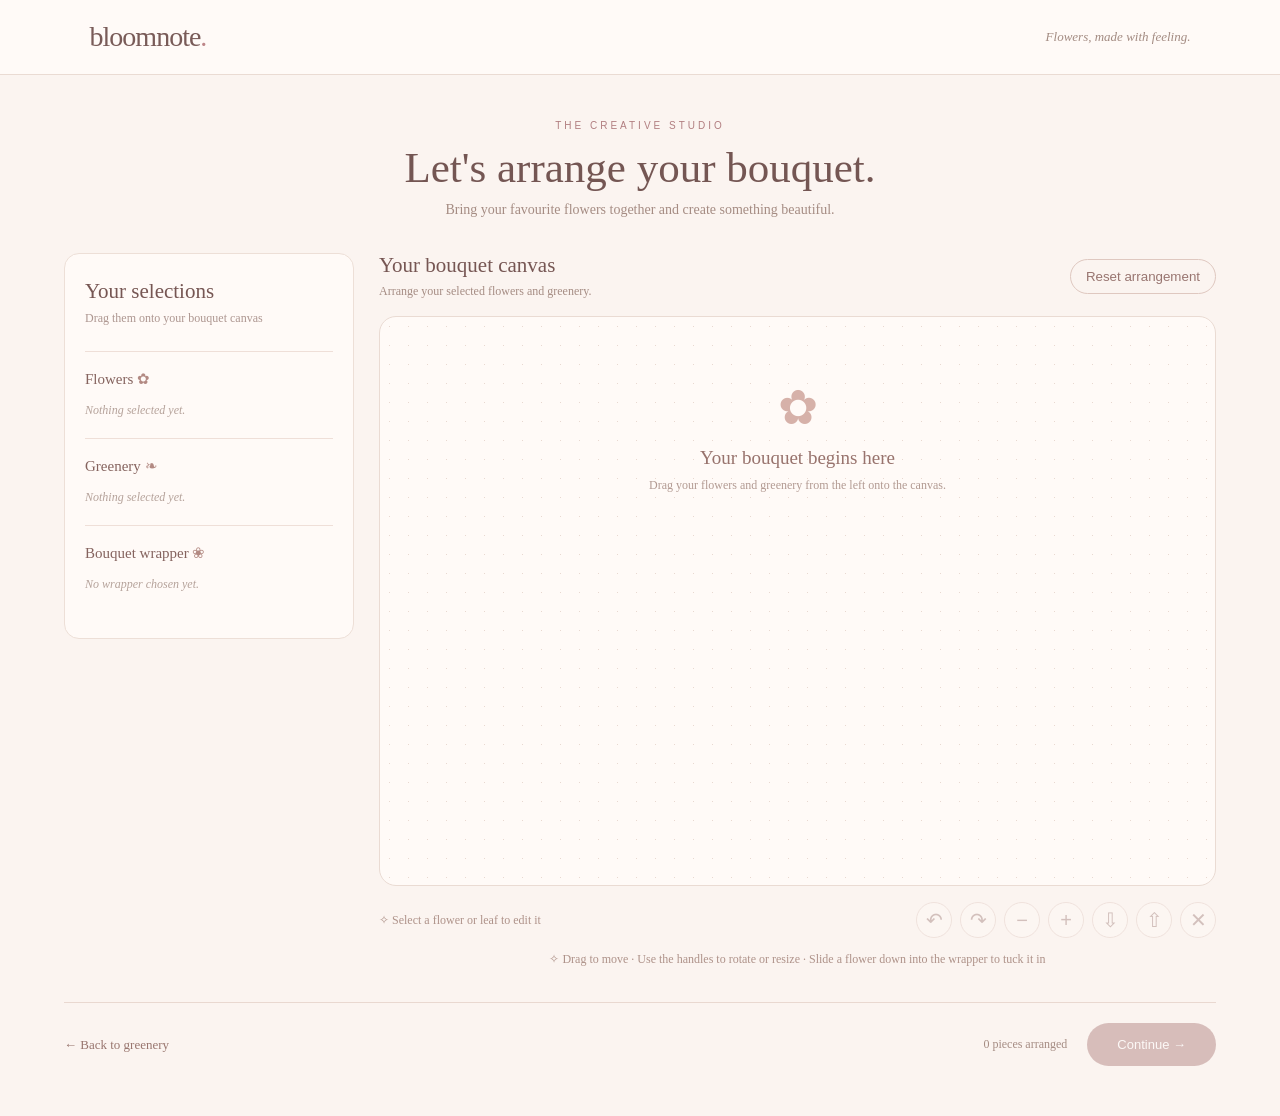
==== arrangement.html @ c92839d6 "Upload Bloomnote website files" ====
<!DOCTYPE html>
<html lang="en">
<head>
    <meta charset="UTF-8">
    <meta name="viewport" content="width=device-width, initial-scale=1.0">
    <title>Arrange Your Bouquet | Bloomnote</title>
    <link rel="stylesheet" href="arrangement.css">
</head>

<body>

    <header class="topbar">
        <a href="collection.html" class="logo">bloomnote<span>.</span></a>
        <p>Flowers, made with feeling.</p>
    </header>

    <main>

        <section class="intro">
            <p class="eyebrow">THE CREATIVE STUDIO</p>
            <h1>Let's arrange your bouquet.</h1>
            <p>Bring your favourite flowers together and create something beautiful.</p>
        </section>

        <section class="studio">

            <aside class="selection-panel">

                <h2>Your selections</h2>
                <p class="subtitle">Drag them onto your bouquet canvas</p>

                <div class="selection-section">
                    <h3>Flowers <span>✿</span></h3>
                    <div id="flower-list"></div>
                </div>

                <div class="selection-section">
                    <h3>Greenery <span>❧</span></h3>
                    <div id="leaf-list"></div>
                </div>

                <div class="selection-section">
                    <h3>Bouquet wrapper <span>❀</span></h3>
                    <div id="wrapper-card"></div>
                </div>

            </aside>

            <section class="workspace">

                <div class="workspace-heading">
                    <div>
                        <h2>Your bouquet canvas</h2>
                        <p>Arrange your selected flowers and greenery.</p>
                    </div>

                    <button id="clear-button" class="clear-button">
                        Reset arrangement
                    </button>
                </div>

                <div id="bouquet-canvas" class="bouquet-canvas">

                    <div class="canvas-hint" id="canvas-hint">
                        <span>✿</span>
                        <h3>Your bouquet begins here</h3>
                        <p>Drag your flowers and greenery from the left onto the canvas.</p>
                    </div>

                </div>

                <div class="canvas-controls">
                    <span id="selection-hint">✧ Select a flower or leaf to edit it</span>

                    <div class="transform-controls">
                        <button id="rotate-left" type="button" title="Rotate left" disabled>↶</button>
                        <button id="rotate-right" type="button" title="Rotate right" disabled>↷</button>
                        <button id="make-smaller" type="button" title="Make smaller" disabled>−</button>
                        <button id="make-bigger" type="button" title="Make bigger" disabled>+</button>
                        <button id="layer-back" type="button" title="Send backward" disabled>⇩</button>
                        <button id="layer-forward" type="button" title="Bring forward" disabled>⇧</button>
                        <button id="delete-piece" type="button" title="Take out of the bouquet" disabled>✕</button>
                    </div>
                </div>

                <p class="canvas-note">
                    ✧ Drag to move · Use the handles to rotate or resize · Slide a flower down into the wrapper to tuck it in
                </p>

            </section>

        </section>

        <footer class="bottom-bar">

            <a href="leaves.html" class="back-link">
                ← Back to greenery
            </a>

            <div class="bottom-right">
                <span id="arrangement-count">0 pieces arranged</span>
                <button id="continue-button" disabled>
                    Continue →
                </button>
            </div>

        </footer>

    </main>

    <script src="arrangement.js"></script>

</body>
</html>
---- arrangement.css ----
* {
    margin: 0;
    padding: 0;
    box-sizing: border-box;
}

body {
    background: #fbf4f0;
    color: #604b46;
    font-family: Georgia, "Times New Roman", serif;
}

.topbar {
    height: 75px;
    padding: 0 7%;
    display: flex;
    justify-content: space-between;
    align-items: center;
    background: #fffaf7;
    border-bottom: 1px solid #eadbd3;
}

.logo {
    font-size: 28px;
    text-decoration: none;
    color: #795b58;
    letter-spacing: -1px;
}

.logo span {
    color: #bd8588;
}

.topbar p {
    font-size: 13px;
    color: #a38b82;
    font-style: italic;
}

main {
    max-width: 1450px;
    margin: auto;
    padding: 45px 5% 30px;
}

.intro {
    text-align: center;
    margin-bottom: 35px;
}

.eyebrow {
    font-family: Arial, sans-serif;
    font-size: 10px;
    letter-spacing: 3px;
    color: #b17e80;
    margin-bottom: 12px;
}

.intro h1 {
    font-size: clamp(30px, 4vw, 43px);
    font-weight: normal;
    color: #745653;
    margin-bottom: 10px;
}

.intro > p:last-child {
    font-size: 14px;
    color: #a58c83;
}

.studio {
    display: grid;
    grid-template-columns: 290px minmax(0, 1fr);
    gap: 25px;
    align-items: start;
}

.selection-panel {
    background: #fffaf7;
    border: 1px solid #eddfd7;
    border-radius: 15px;
    padding: 25px 20px;
    max-height: 760px;
    overflow-y: auto;
}

.selection-panel h2,
.workspace-heading h2 {
    font-size: 21px;
    font-weight: normal;
    color: #765653;
}

.subtitle {
    font-size: 12px;
    color: #ad9690;
    margin: 7px 0 25px;
}

.selection-section {
    padding: 18px 0;
    border-top: 1px solid #efdfd8;
}

.selection-section h3 {
    font-size: 15px;
    font-weight: normal;
    color: #85635e;
    margin-bottom: 13px;
}

.selection-section h3 span {
    color: #b38a83;
}

.selection-item {
    display: flex;
    justify-content: space-between;
    align-items: center;
    gap: 8px;
    padding: 10px 0;
    border-bottom: 1px solid #f3e9e4;
    font-family: Arial, sans-serif;
    font-size: 12px;
}

.selection-item button {
    display: none;
}

.empty-selection {
    font-size: 12px;
    color: #b5a29a;
    font-style: italic;
    line-height: 1.6;
}


/* ---------- SIDE TABLE ITEMS (drag these onto the canvas) ---------- */

.tray-item {
    justify-content: flex-start;
    gap: 12px;
    padding: 8px 6px;
    border-radius: 12px;
    border-bottom: none;
    cursor: grab;
    user-select: none;
    touch-action: none;
    transition: background 0.2s;
}

.tray-item:hover {
    background: #fbefea;
}

.tray-item:active {
    cursor: grabbing;
}

.tray-item.used {
    opacity: 0.45;
    cursor: default;
}

.tray-item.used:hover {
    background: transparent;
}

.tray-thumb {
    width: 58px;
    height: 58px;
    flex-shrink: 0;
    object-fit: contain;
    background: #fffdfb;
    border: 1px solid #f1e4dd;
    border-radius: 12px;
    pointer-events: none;
    -webkit-user-drag: none;
}

.tray-text {
    display: flex;
    flex-direction: column;
    gap: 4px;
    min-width: 0;
}

.tray-name {
    font-size: 12.5px;
    color: #765653;
    line-height: 1.3;
}

.tray-count {
    font-size: 11px;
    color: #ad9690;
}

.wrapper-card-row {
    display: flex;
    align-items: center;
    gap: 12px;
    padding: 8px 6px;
    border-radius: 12px;
    font-family: Arial, sans-serif;
    cursor: pointer;
    transition: background 0.2s;
}

.wrapper-card-row:hover {
    background: #fbefea;
}

.wrapper-thumb {
    width: 76px;
    flex-shrink: 0;
    pointer-events: none;
}

.wrapper-thumb svg {
    width: 100%;
    height: auto;
    display: block;
}


/* ---------- WORKSPACE ---------- */

.workspace {
    min-width: 0;
}

.workspace-heading {
    display: flex;
    justify-content: space-between;
    align-items: center;
    gap: 15px;
    margin-bottom: 17px;
}

.workspace-heading p {
    font-size: 12px;
    color: #a58c83;
    margin-top: 6px;
}

.clear-button {
    border: 1px solid #dfc8c0;
    background: transparent;
    border-radius: 30px;
    padding: 9px 15px;
    color: #987570;
    cursor: pointer;
}

.clear-button:hover {
    background: #f2e4df;
}

.bouquet-canvas {
    height: 570px;
    background-color: #fffaf7;
    background-image: radial-gradient(
        #e8d8d0 0.7px,
        transparent 0.7px
    );
    background-size: 19px 19px;
    border: 1px solid #eadbd3;
    border-radius: 17px;
    position: relative;
    overflow: hidden;
    touch-action: none;
    user-select: none;
}

.bouquet-canvas.drop-ready {
    border-color: #d6aaa3;
    box-shadow: inset 0 0 0 2px rgba(214, 170, 163, 0.5);
}

.canvas-hint {
    position: absolute;
    top: 0;
    left: 0;
    right: 0;
    height: 42%;
    display: flex;
    align-items: center;
    justify-content: center;
    flex-direction: column;
    text-align: center;
    pointer-events: none;
    padding: 0 20px;
}

.canvas-hint span {
    font-size: 48px;
    color: #d6b1a9;
    margin-bottom: 12px;
}

.canvas-hint h3 {
    color: #98736d;
    font-weight: normal;
    font-size: 19px;
}

.canvas-hint p {
    color: #b29a92;
    font-size: 12px;
    margin-top: 9px;
}

.canvas-controls {
    display: flex;
    justify-content: space-between;
    align-items: center;
    gap: 12px;
    margin-top: 16px;
    flex-wrap: wrap;
}

.canvas-controls > span {
    color: #ae9289;
    font-size: 12px;
}

.transform-controls {
    display: flex;
    gap: 8px;
    flex-wrap: wrap;
}

.transform-controls button {
    width: 36px;
    height: 36px;
    border: 1px solid #dfc8c0;
    background: #fffaf7;
    border-radius: 50%;
    color: #987570;
    font-size: 20px;
    cursor: pointer;
    transition: 0.2s;
}

.transform-controls button:hover:not(:disabled) {
    background: #f2e4df;
    transform: translateY(-2px);
}

.transform-controls button:active:not(:disabled) {
    transform: scale(0.95);
}

.transform-controls button:disabled {
    opacity: 0.4;
    cursor: not-allowed;
}

.canvas-note {
    text-align: center;
    color: #ae9289;
    font-size: 12px;
    margin-top: 14px;
}


/* ---------- FLOWERS AND LEAVES ON THE CANVAS ---------- */

.bouquet-piece {
    position: absolute;
    cursor: grab;
    user-select: none;
    touch-action: none;
    transform-origin: center;
}

.bouquet-piece img {
    width: 100%;
    height: 100%;
    display: block;
    pointer-events: none;
    user-select: none;
    -webkit-user-drag: none;
}

.bouquet-piece.dragging {
    cursor: grabbing;
}

/* the picture that follows your finger while you drag from the side table */
.drag-ghost {
    position: fixed;
    transform: translate(-50%, -50%);
    opacity: 0.9;
    pointer-events: none;
    z-index: 9999;
    filter: drop-shadow(0 6px 10px rgba(110, 70, 70, 0.25));
}


/* ---------- SELECTION BOX AND HANDLES ---------- */

.selection-box {
    position: absolute;
    display: none;
    border: 1.5px dashed #bd8588;
    border-radius: 10px;
    pointer-events: none;
    transform-origin: center;
    z-index: 6000;
}

.selection-box.visible {
    display: block;
}

.sel-handle {
    position: absolute;
    width: 28px;
    height: 28px;
    border-radius: 50%;
    background: #fffaf7;
    border: 1px solid #bd8588;
    color: #9a6a6a;
    display: flex;
    align-items: center;
    justify-content: center;
    box-shadow: 0 2px 6px rgba(120, 80, 80, 0.2);
    pointer-events: auto;
    touch-action: none;
    user-select: none;
    transition: background 0.15s, transform 0.15s;
}

.sel-handle:hover {
    background: #f6e6e2;
}

.sel-rotate {
    left: 50%;
    top: -44px;
    margin-left: -14px;
    cursor: grab;
}

/* little line joining the rotate handle to the box */
.sel-rotate::after {
    content: "";
    position: absolute;
    left: 50%;
    top: 100%;
    width: 1px;
    height: 16px;
    background: #bd8588;
}

.sel-resize {
    right: -14px;
    bottom: -14px;
    cursor: nwse-resize;
}

.sel-delete {
    right: -14px;
    top: -14px;
    cursor: pointer;
}

.selection-box.wrapper-mode .sel-delete {
    display: none;
}


/* ---------- BOTTOM BAR ---------- */

.bottom-bar {
    display: flex;
    justify-content: space-between;
    align-items: center;
    margin-top: 35px;
    padding: 20px 0;
    border-top: 1px solid #e9d8d0;
    gap: 15px;
}

.back-link {
    color: #98756e;
    text-decoration: none;
    font-size: 13px;
}

.bottom-right {
    display: flex;
    align-items: center;
    gap: 20px;
}

#arrangement-count {
    color: #a58c83;
    font-size: 12px;
}

#continue-button {
    border: none;
    background: #ad7c7b;
    color: white;
    padding: 14px 30px;
    border-radius: 30px;
    font-size: 13px;
    cursor: pointer;
    transition: 0.2s;
}

#continue-button:hover:not(:disabled) {
    background: #916665;
    transform: translateY(-2px);
}

#continue-button:disabled {
    opacity: 0.45;
    cursor: not-allowed;
}

@media (max-width: 800px) {
    main {
        padding: 30px 5%;
    }

    .studio {
        grid-template-columns: 1fr;
    }

    .selection-panel {
        order: 2;
        max-height: none;
    }

    .workspace {
        order: 1;
    }

    .bouquet-canvas {
        height: 450px;
    }
}

@media (max-width: 480px) {
    .topbar {
        padding: 0 5%;
    }

    .topbar p {
        font-size: 11px;
    }

    .bottom-bar {
        align-items: flex-start;
    }

    .bottom-right {
        align-items: flex-end;
        flex-direction: column;
        gap: 10px;
    }
}
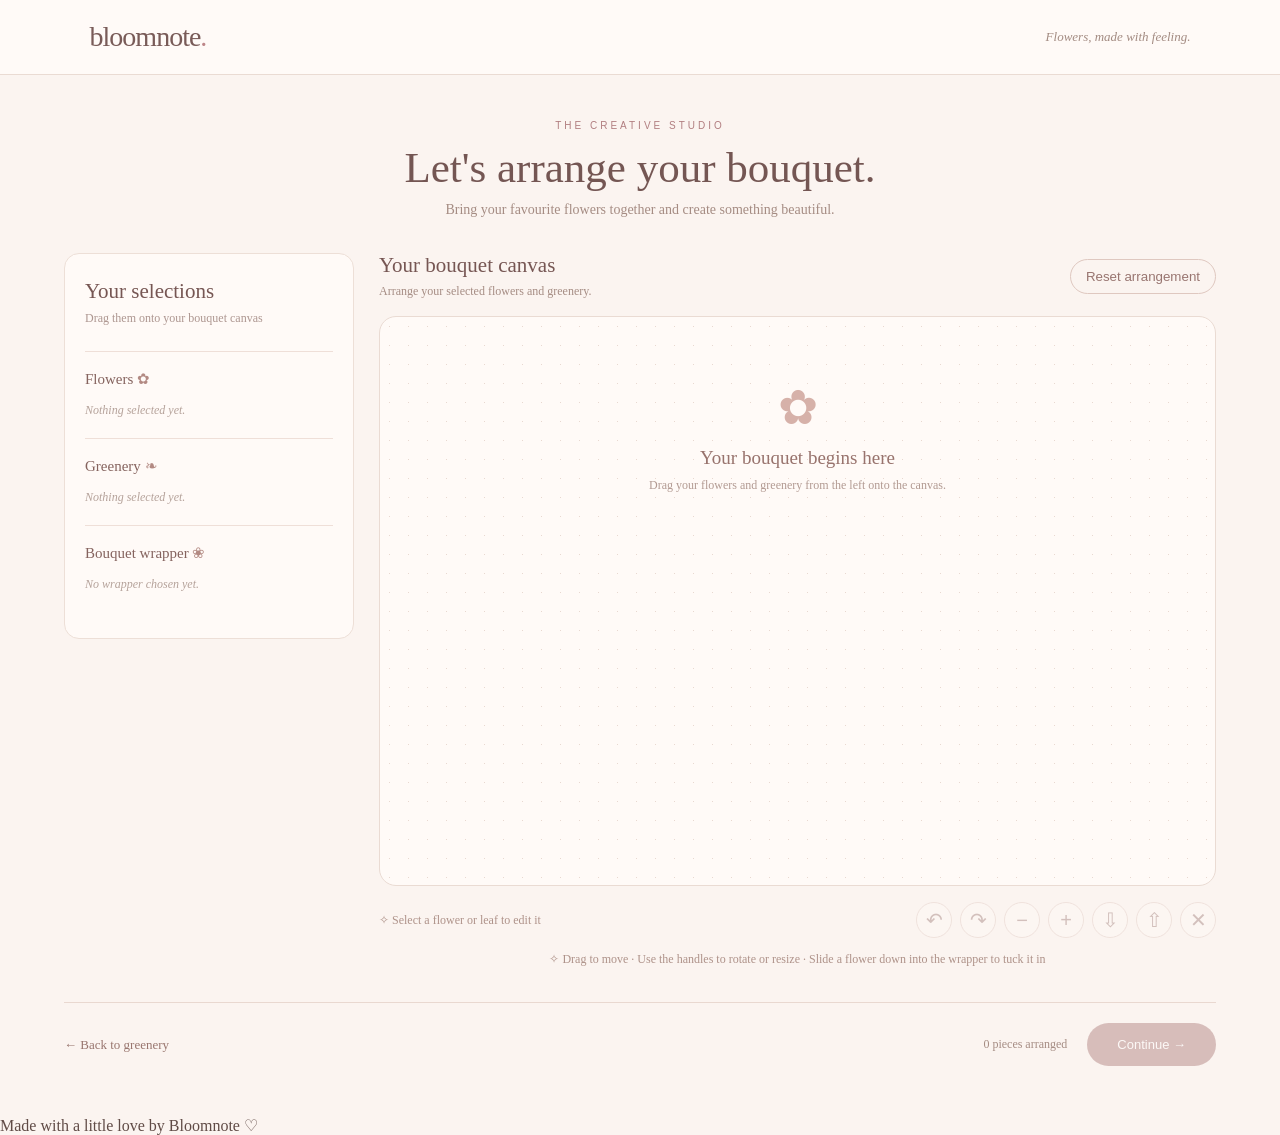
==== commit 67d94e3e: "Update arrangement.html" ====
--- a/arrangement.html
+++ b/arrangement.html
@@ -1,3 +1,4 @@
+
 <!DOCTYPE html>
 <html lang="en">
 <head>
@@ -108,7 +109,11 @@
 
     </main>
 
+    <footer class="creator-footer">
+        <p>Made with a little love by Bloomnote ♡</p>
+    </footer>
+
     <script src="arrangement.js"></script>
 
 </body>
-</html>+</html>
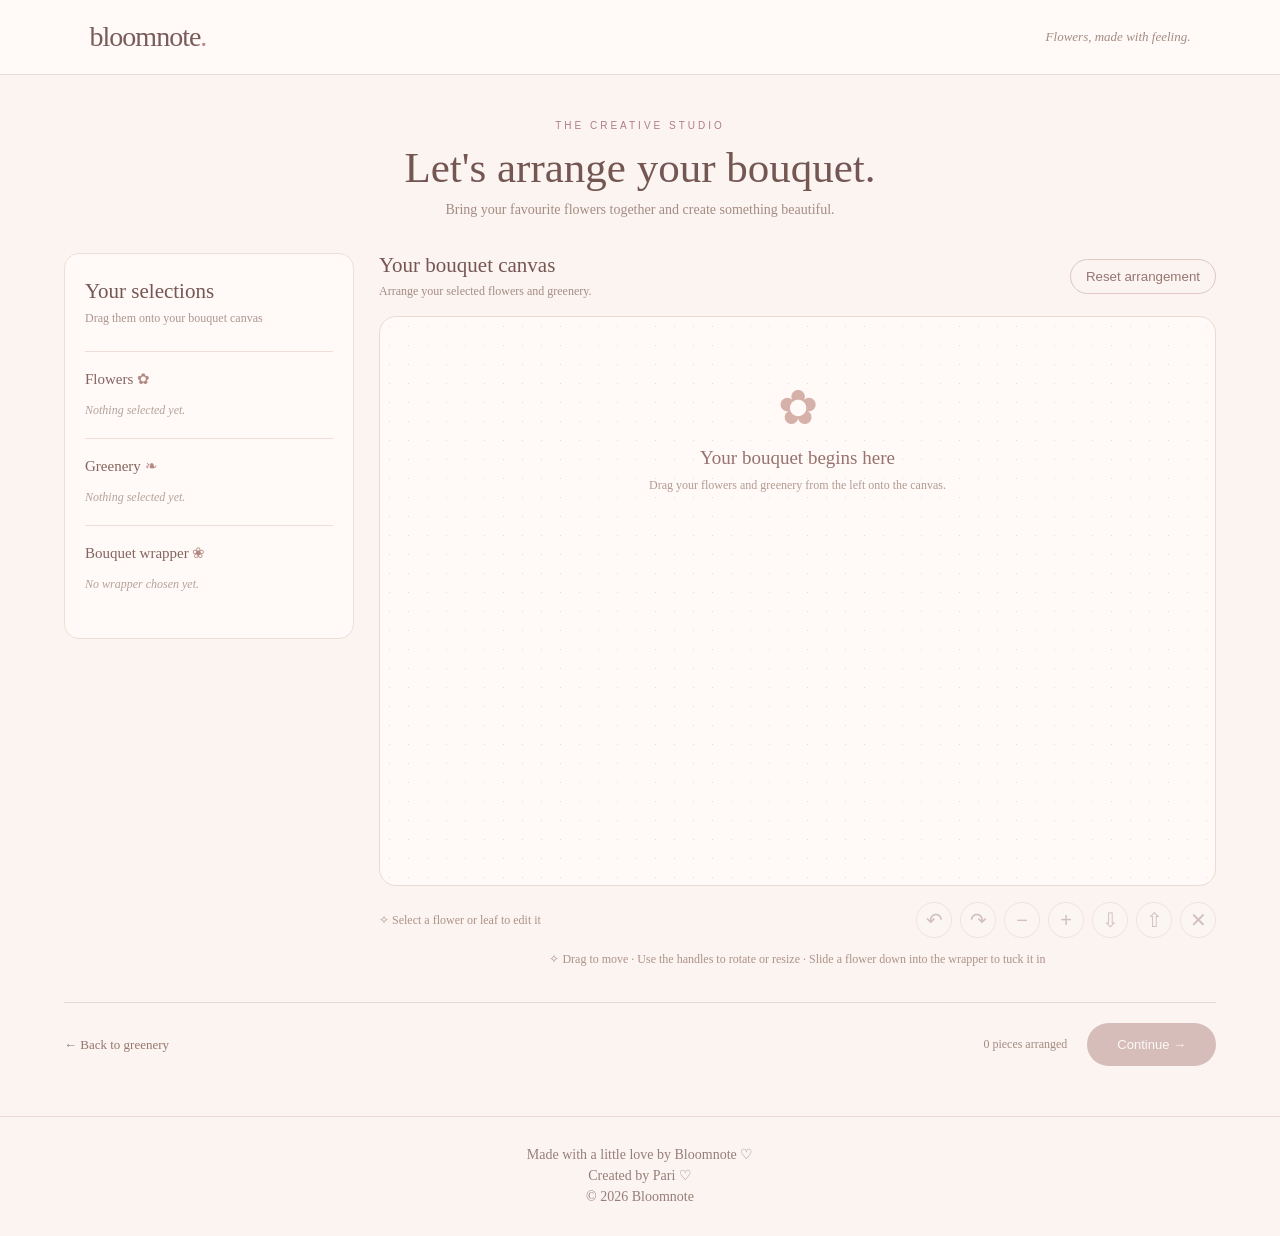
==== commit 936e798f: "Update arrangement.html" ====
--- a/arrangement.html
+++ b/arrangement.html
@@ -111,6 +111,8 @@
 
     <footer class="creator-footer">
         <p>Made with a little love by Bloomnote ♡</p>
+        <p>Created by Pari ♡</p>
+        <p>© 2026 Bloomnote</p>
     </footer>
 
     <script src="arrangement.js"></script>
--- a/arrangement.css
+++ b/arrangement.css
@@ -1,3 +1,4 @@
+
 * {
     margin: 0;
     padding: 0;
@@ -523,6 +524,25 @@
     cursor: not-allowed;
 }
 
+
+/* ---------- CREATOR FOOTER ---------- */
+
+.creator-footer {
+    text-align: center;
+    padding: 27px 15px;
+    border-top: 1px solid #ead8d4;
+    background: #fbf4f0;
+    color: #987e78;
+    font-family: Georgia, "Times New Roman", serif;
+    font-size: 14px;
+    line-height: 1.35;
+}
+
+.creator-footer p {
+    margin: 2px 0;
+}
+
+
 @media (max-width: 800px) {
     main {
         padding: 30px 5%;
@@ -564,4 +584,4 @@
         flex-direction: column;
         gap: 10px;
     }
-}+}
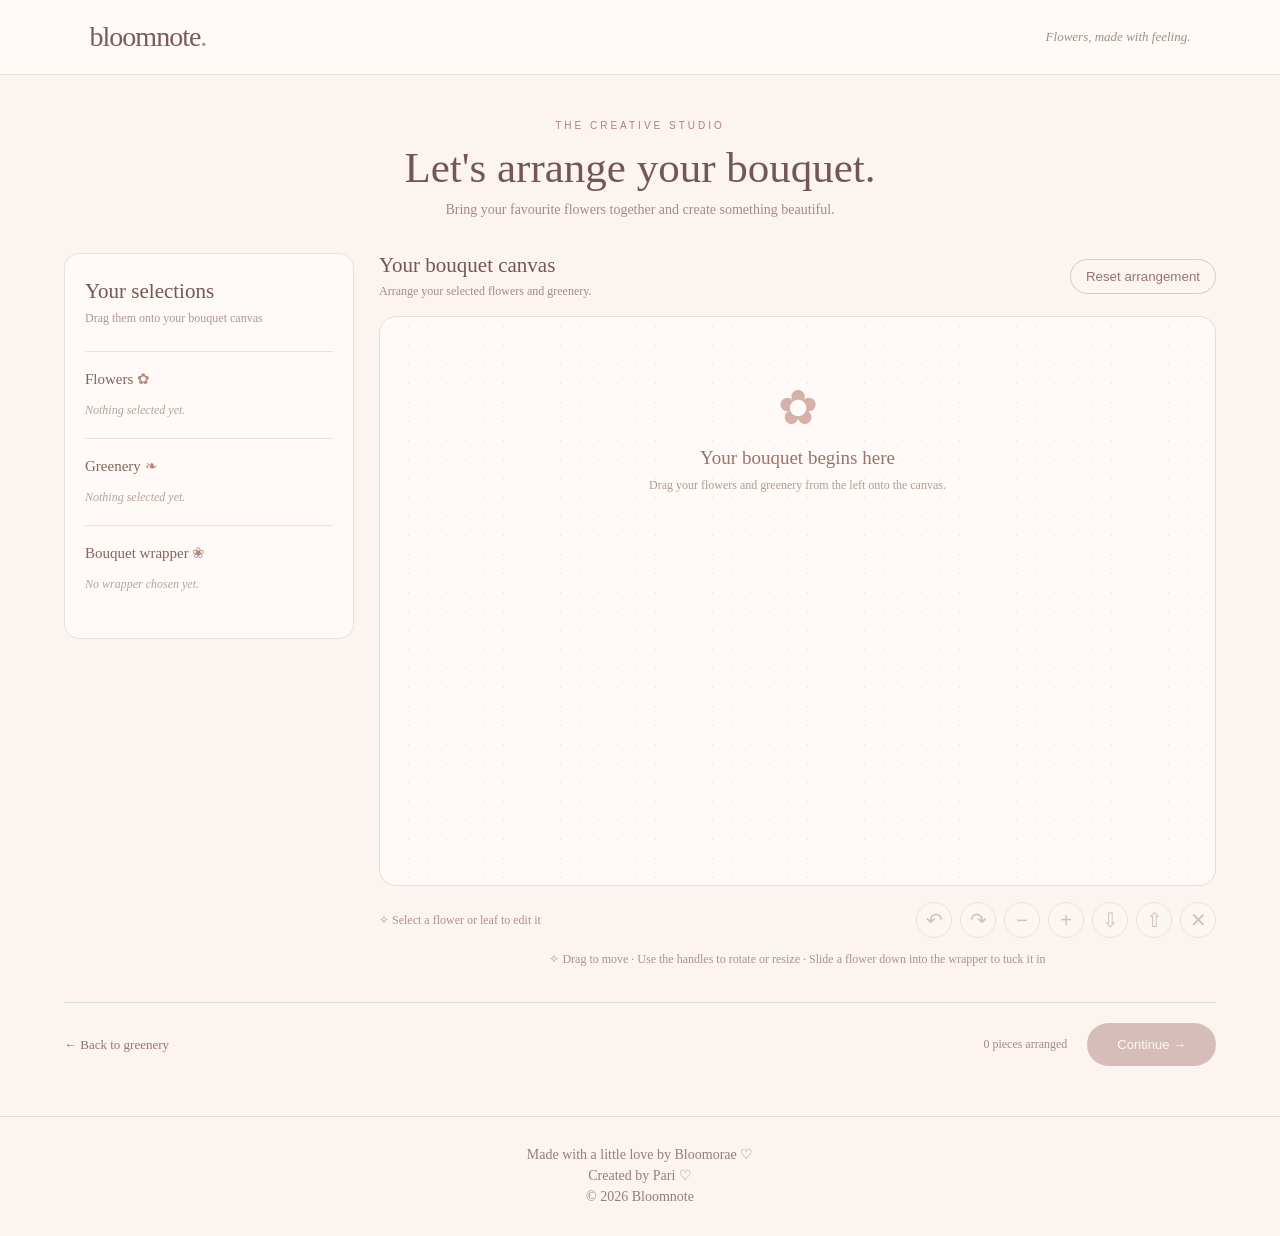
==== commit a3023d27: "Update arrangement.html" ====
--- a/arrangement.html
+++ b/arrangement.html
@@ -110,7 +110,7 @@
     </main>
 
     <footer class="creator-footer">
-        <p>Made with a little love by Bloomnote ♡</p>
+        <p>Made with a little love by Bloomorae ♡</p>
         <p>Created by Pari ♡</p>
         <p>© 2026 Bloomnote</p>
     </footer>
--- a/arrangement.css
+++ b/arrangement.css
@@ -524,6 +524,49 @@
     cursor: not-allowed;
 }
 
+@media (max-width: 800px) {
+    main {
+        padding: 30px 5%;
+    }
+
+    .studio {
+        grid-template-columns: 1fr;
+    }
+
+    .selection-panel {
+        order: 2;
+        max-height: none;
+    }
+
+    .workspace {
+        order: 1;
+    }
+
+    .bouquet-canvas {
+        height: 450px;
+    }
+}
+
+@media (max-width: 480px) {
+    .topbar {
+        padding: 0 5%;
+    }
+
+    .topbar p {
+        font-size: 11px;
+    }
+
+    .bottom-bar {
+        align-items: flex-start;
+    }
+
+    .bottom-right {
+        align-items: flex-end;
+        flex-direction: column;
+        gap: 10px;
+    }
+}
+
 
 /* ---------- CREATOR FOOTER ---------- */
 
@@ -541,47 +584,3 @@
 .creator-footer p {
     margin: 2px 0;
 }
-
-
-@media (max-width: 800px) {
-    main {
-        padding: 30px 5%;
-    }
-
-    .studio {
-        grid-template-columns: 1fr;
-    }
-
-    .selection-panel {
-        order: 2;
-        max-height: none;
-    }
-
-    .workspace {
-        order: 1;
-    }
-
-    .bouquet-canvas {
-        height: 450px;
-    }
-}
-
-@media (max-width: 480px) {
-    .topbar {
-        padding: 0 5%;
-    }
-
-    .topbar p {
-        font-size: 11px;
-    }
-
-    .bottom-bar {
-        align-items: flex-start;
-    }
-
-    .bottom-right {
-        align-items: flex-end;
-        flex-direction: column;
-        gap: 10px;
-    }
-}
